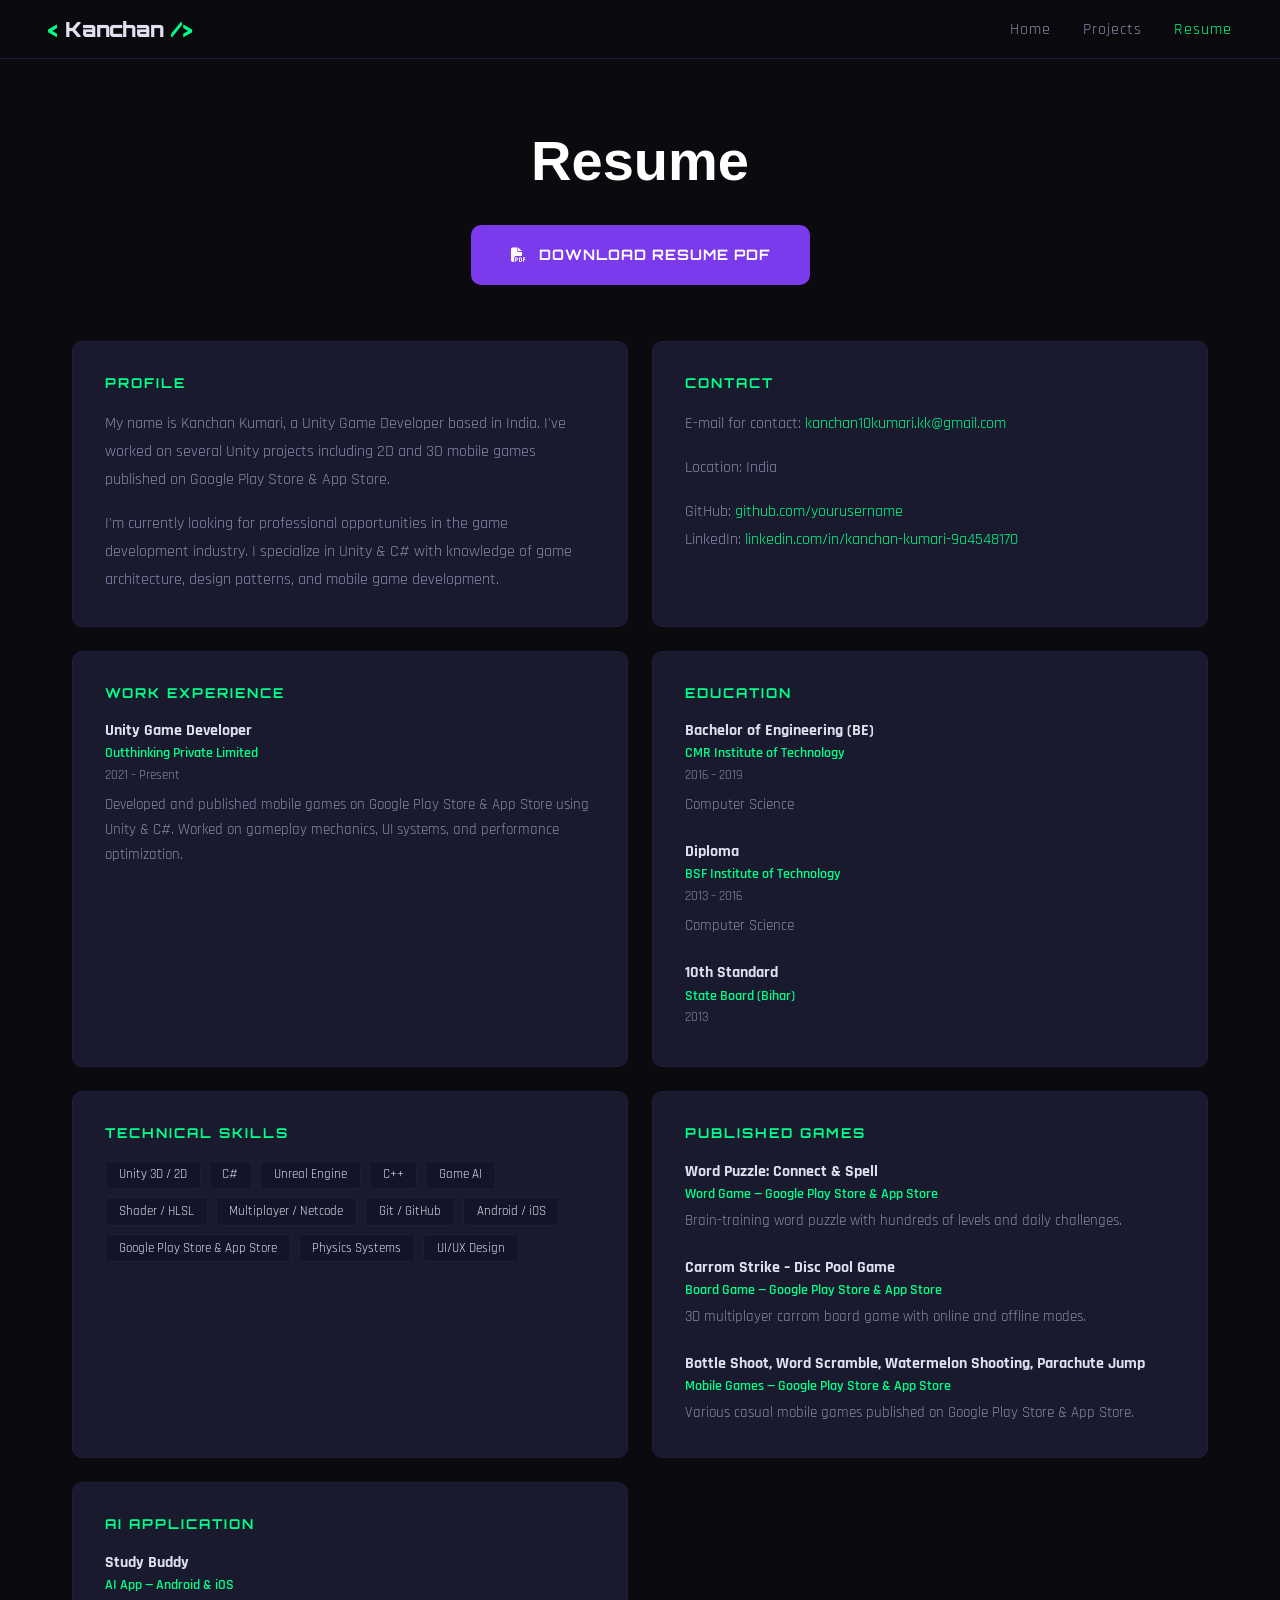
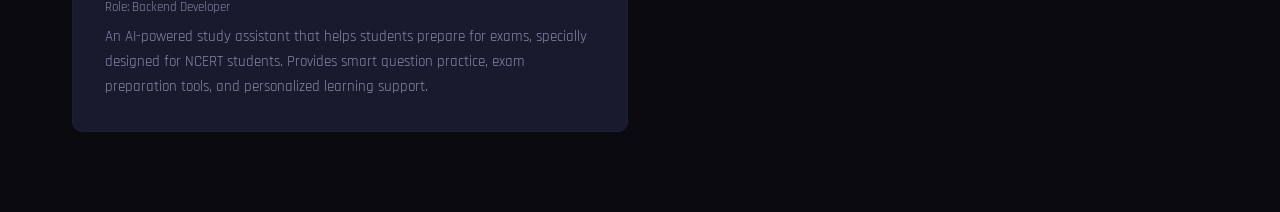
==== resume.html @ 9894d96a "Add files via upload" ====
<!DOCTYPE html>
<html lang="en">

<head>
  <meta charset="UTF-8" />
  <meta name="viewport" content="width=device-width, initial-scale=1.0" />
  <title>Resume — Kanchan Kumari</title>
  <link rel="stylesheet" href="style.css" />
  <link
    href="https://fonts.googleapis.com/css2?family=Orbitron:wght@400;700;900&family=Rajdhani:wght@300;400;600&display=swap"
    rel="stylesheet" />
  <link rel="stylesheet" href="https://cdnjs.cloudflare.com/ajax/libs/font-awesome/6.4.0/css/all.min.css" />
  <style>
    .resume-page {
      padding: 8rem 0 5rem;
      position: relative;
      z-index: 1;
    }

    .resume-title {
      text-align: center;
      font-family: sans-serif;
      font-size: 3.5rem;
      font-weight: 700;
      color: #fff;
      margin-bottom: 2rem;
    }

    .resume-pdf-btn {
      display: block;
      width: fit-content;
      margin: 0 auto 3.5rem;
      background: #7c3aed;
      color: #fff;
      text-align: center;
      padding: 1.2rem 2.5rem;
      border-radius: 10px;
      font-family: var(--font-head);
      font-size: 0.9rem;
      font-weight: 700;
      letter-spacing: 1px;
      line-height: 1.5;
      text-decoration: none;
      transition: background 0.3s, transform 0.2s;
    }

    .resume-pdf-btn:hover {
      background: #6d28d9;
      transform: translateY(-2px);
    }

    .resume-grid {
      display: grid;
      grid-template-columns: 1fr 1fr;
      gap: 1.5rem;
    }

    .resume-card {
      background: #1a1a2e;
      border: 1px solid var(--border);
      border-radius: 10px;
      padding: 2rem;
    }

    .resume-card h3 {
      font-family: var(--font-head);
      font-size: 0.85rem;
      letter-spacing: 2px;
      color: var(--accent);
      margin-bottom: 1.2rem;
      text-transform: uppercase;
    }

    .resume-card p {
      color: var(--text-dim);
      line-height: 1.8;
      font-size: 0.97rem;
      margin-bottom: 1rem;
    }

    .resume-card p:last-child {
      margin-bottom: 0;
    }

    .resume-card a {
      color: var(--accent);
      text-decoration: none;
    }

    .resume-card a:hover {
      text-decoration: underline;
    }

    .resume-entry {
      margin-bottom: 1.5rem;
    }

    .resume-entry:last-child {
      margin-bottom: 0;
    }

    .resume-entry-title {
      font-weight: 700;
      color: var(--text);
      font-size: 1rem;
      margin-bottom: 0.2rem;
    }

    .resume-entry-sub {
      color: var(--accent);
      font-size: 0.88rem;
      font-weight: 600;
      margin-bottom: 0.3rem;
    }

    .resume-entry-date {
      color: var(--text-dim);
      font-size: 0.82rem;
      margin-bottom: 0.5rem;
    }

    .resume-entry-desc {
      color: var(--text-dim);
      font-size: 0.93rem;
      line-height: 1.7;
    }

    .resume-skills-list {
      display: flex;
      flex-wrap: wrap;
      gap: 0.5rem;
    }

    .resume-skill {
      background: var(--bg3);
      border: 1px solid var(--border);
      color: var(--text);
      padding: 0.3rem 0.8rem;
      border-radius: 4px;
      font-size: 0.82rem;
    }

    @media (max-width: 768px) {
      .resume-grid {
        grid-template-columns: 1fr;
      }

      .resume-title {
        font-size: 2.5rem;
      }
    }
  </style>
</head>

<body>

  <div class="particles" id="particles"></div>

  <!-- NAV -->
  <nav class="navbar" id="navbar">
    <div class="nav-logo">
      <span class="logo-bracket">&lt;</span>
      <span class="logo-text">Kanchan</span>
      <span class="logo-bracket">/&gt;</span>
    </div>
    <ul class="nav-links">
      <li><a href="index.html">Home</a></li>
      <li><a href="index.html#projects">Projects</a></li>
      <li><a href="resume.html" style="color:var(--accent)">Resume</a></li>
    </ul>
    <div class="hamburger" id="hamburger">
      <span></span><span></span><span></span>
    </div>
  </nav>

  <section class="resume-page">
    <div class="container">

      <h1 class="resume-title">Resume</h1>

      <a href="resume.pdf" target="_blank" download="Kanchan_Kumari_Resume.pdf" class="resume-pdf-btn">
        <i class="fas fa-file-pdf" style="margin-right:0.5rem;"></i> DOWNLOAD RESUME PDF
      </a>

      <div class="resume-grid">

        <!-- PROFILE -->
        <div class="resume-card">
          <h3>Profile</h3>
          <p>
            My name is Kanchan Kumari, a Unity Game Developer based in India.
            I've worked on several Unity projects including 2D and 3D mobile games
            published on Google Play Store &amp; App Store.
          </p>
          <p>
            I'm currently looking for professional opportunities in the game
            development industry. I specialize in Unity & C# with knowledge of
            game architecture, design patterns, and mobile game development.
          </p>
        </div>

        <!-- CONTACT -->
        <div class="resume-card">
          <h3>Contact</h3>
          <p>E-mail for contact: <a href="mailto:kanchan10kumari.kk@gmail.com">kanchan10kumari.kk@gmail.com</a></p>
          <p>Location: India</p>
          <p>
            GitHub: <a href="#" target="_blank">github.com/yourusername</a><br />
            LinkedIn: <a href="https://www.linkedin.com/in/kanchan-kumari-9a4548170" target="_blank">linkedin.com/in/kanchan-kumari-9a4548170</a>
          </p>
        </div>

        <!-- WORK EXPERIENCE -->
        <div class="resume-card">
          <h3>Work Experience</h3>

          <div class="resume-entry">
            <div class="resume-entry-title">Unity Game Developer</div>
            <div class="resume-entry-sub">Outthinking Private Limited</div>
            <div class="resume-entry-date">2021 – Present</div>
            <div class="resume-entry-desc">
              Developed and published mobile games on Google Play Store &amp; App Store using Unity & C#.
              Worked on gameplay mechanics, UI systems, and performance optimization.
            </div>
          </div>

        </div>

        <!-- EDUCATION -->
        <div class="resume-card">
          <h3>Education</h3>

          <div class="resume-entry">
            <div class="resume-entry-title">Bachelor of Engineering (BE)</div>
            <div class="resume-entry-sub">CMR Institute of Technology</div>
            <div class="resume-entry-date">2016 – 2019</div>
            <div class="resume-entry-desc">Computer Science</div>
          </div>

          <div class="resume-entry">
            <div class="resume-entry-title">Diploma</div>
            <div class="resume-entry-sub">BSF Institute of Technology</div>
            <div class="resume-entry-date">2013 – 2016</div>
            <div class="resume-entry-desc">Computer Science</div>
          </div>

          <div class="resume-entry">
            <div class="resume-entry-title">10th Standard</div>
            <div class="resume-entry-sub">State Board (Bihar)</div>
            <div class="resume-entry-date">2013</div>
          </div>
        </div>

        <!-- SKILLS -->
        <div class="resume-card">
          <h3>Technical Skills</h3>
          <div class="resume-skills-list">
            <span class="resume-skill">Unity 3D / 2D</span>
            <span class="resume-skill">C#</span>
            <span class="resume-skill">Unreal Engine</span>
            <span class="resume-skill">C++</span>
            <span class="resume-skill">Game AI</span>
            <span class="resume-skill">Shader / HLSL</span>
            <span class="resume-skill">Multiplayer / Netcode</span>
            <span class="resume-skill">Git / GitHub</span>
            <span class="resume-skill">Android / iOS</span>
            <span class="resume-skill">Google Play Store &amp; App Store</span>
            <span class="resume-skill">Physics Systems</span>
            <span class="resume-skill">UI/UX Design</span>
          </div>
        </div>

        <!-- PUBLISHED GAMES -->
        <div class="resume-card">
          <h3>Published Games</h3>

          <div class="resume-entry">
            <div class="resume-entry-title">Word Puzzle: Connect & Spell</div>
            <div class="resume-entry-sub">Word Game — Google Play Store &amp; App Store</div>
            <div class="resume-entry-desc">Brain-training word puzzle with hundreds of levels and daily challenges.
            </div>
          </div>

          <div class="resume-entry">
            <div class="resume-entry-title">Carrom Strike – Disc Pool Game</div>
            <div class="resume-entry-sub">Board Game — Google Play Store &amp; App Store</div>
            <div class="resume-entry-desc">3D multiplayer carrom board game with online and offline modes.</div>
          </div>

          <div class="resume-entry">
            <div class="resume-entry-title">Bottle Shoot, Word Scramble, Watermelon Shooting, Parachute Jump</div>
            <div class="resume-entry-sub">Mobile Games — Google Play Store &amp; App Store</div>
            <div class="resume-entry-desc">Various casual mobile games published on Google Play Store &amp; App Store.
            </div>
          </div>
        </div>

        <!-- AI APP -->
        <div class="resume-card">
          <h3>AI Application</h3>

          <div class="resume-entry">
            <div class="resume-entry-title">Study Buddy</div>
            <div class="resume-entry-sub">AI App — Android &amp; iOS</div>
            <div class="resume-entry-date">Role: Backend Developer</div>
            <div class="resume-entry-desc">
              An AI-powered study assistant that helps students prepare for exams,
              specially designed for NCERT students. Provides smart question practice,
              exam preparation tools, and personalized learning support.
            </div>
          </div>
        </div>

      </div>
    </div>
  </section>

  <script src="script.js"></script>
</body>

</html>
---- style.css ----
/* ===== RESET & BASE ===== */
*, *::before, *::after { margin: 0; padding: 0; box-sizing: border-box; }

:root {
  --bg:        #0a0a0f;
  --bg2:       #0f0f1a;
  --bg3:       #141428;
  --card:      #12121f;
  --border:    #1e1e3a;
  --accent:    #00ff88;
  --accent2:   #ff6b35;
  --purple:    #7c3aed;
  --cyan:      #00d4ff;
  --text:      #e0e0f0;
  --text-dim:  #8888aa;
  --font-head: 'Orbitron', monospace;
  --font-body: 'Rajdhani', sans-serif;
}

html { scroll-behavior: smooth; }

body {
  background: var(--bg);
  color: var(--text);
  font-family: var(--font-body);
  font-size: 1.05rem;
  overflow-x: hidden;
}

::-webkit-scrollbar { width: 6px; }
::-webkit-scrollbar-track { background: var(--bg); }
::-webkit-scrollbar-thumb { background: var(--accent); border-radius: 3px; }

/* ===== PARTICLES ===== */
.particles {
  position: fixed; top: 0; left: 0;
  width: 100%; height: 100%;
  pointer-events: none; z-index: 0; overflow: hidden;
}
.particle {
  position: absolute; width: 2px; height: 2px;
  background: var(--accent); border-radius: 50%;
  animation: float linear infinite; opacity: 0;
}
@keyframes float {
  0%   { transform: translateY(100vh); opacity: 0; }
  10%  { opacity: 0.6; }
  90%  { opacity: 0.3; }
  100% { transform: translateY(-10vh) translateX(50px); opacity: 0; }
}

/* ===== NAVBAR ===== */
.navbar {
  position: fixed; top: 0; left: 0; right: 0;
  display: flex; align-items: center; justify-content: space-between;
  padding: 1rem 3rem;
  background: rgba(10,10,15,0.85);
  backdrop-filter: blur(12px);
  border-bottom: 1px solid var(--border);
  z-index: 1000;
  transition: all 0.3s;
}
.navbar.scrolled { padding: 0.7rem 3rem; box-shadow: 0 4px 30px rgba(0,255,136,0.1); }

.nav-logo { font-family: var(--font-head); font-size: 1.3rem; font-weight: 900; }
.logo-bracket { color: var(--accent); }
.logo-text    { color: var(--text); }

.nav-links { display: flex; gap: 2rem; list-style: none; }
.nav-links a {
  color: var(--text-dim); text-decoration: none;
  font-family: var(--font-body); font-size: 1rem; letter-spacing: 1px;
  transition: color 0.3s; position: relative;
}
.nav-links a::after {
  content: ''; position: absolute; bottom: -4px; left: 0;
  width: 0; height: 2px; background: var(--accent); transition: width 0.3s;
}
.nav-links a:hover { color: var(--accent); }
.nav-links a:hover::after { width: 100%; }

.hamburger { display: none; flex-direction: column; gap: 5px; cursor: pointer; }
.hamburger span { width: 25px; height: 2px; background: var(--accent); transition: all 0.3s; }

/* ===== CONTAINER ===== */
.container { max-width: 1200px; margin: 0 auto; padding: 0 2rem; }

/* ===== SECTION HEADERS ===== */
.section-header { text-align: center; margin-bottom: 3rem; }
.section-tag {
  color: var(--accent); font-family: var(--font-head);
  font-size: 0.8rem; letter-spacing: 3px; display: block; margin-bottom: 0.5rem;
}
.section-header h2 {
  font-family: var(--font-head); font-size: 2.5rem; font-weight: 900;
  background: linear-gradient(135deg, #fff 0%, var(--accent) 100%);
  -webkit-background-clip: text; -webkit-text-fill-color: transparent; background-clip: text;
}

/* ===== FADE UP ===== */
.fade-up {
  opacity: 0; transform: translateY(30px);
  transition: opacity 0.6s ease, transform 0.6s ease;
}
.fade-up.visible { opacity: 1; transform: translateY(0); }

/* ===== HERO ===== */
.hero {
  min-height: 100vh;
  display: flex; align-items: center; justify-content: space-between;
  padding: 8rem 3rem 4rem; position: relative; z-index: 1; gap: 3rem;
}
.hero-content { flex: 1; max-width: 600px; }

.hero-tag {
  color: var(--accent); font-family: var(--font-head);
  font-size: 0.8rem; letter-spacing: 4px; margin-bottom: 1rem;
  display: flex; align-items: center; gap: 0.5rem;
}
.hero-tag::before { content: ''; width: 30px; height: 2px; background: var(--accent); }

.hero-title {
  font-family: var(--font-head); font-size: clamp(2rem, 5vw, 3.5rem);
  font-weight: 900; line-height: 1.2; margin-bottom: 1.5rem;
}
.highlight { color: var(--accent); text-shadow: 0 0 20px rgba(0,255,136,0.5); }

.hero-subtitle { color: var(--text-dim); font-size: 1.1rem; line-height: 1.8; margin-bottom: 2rem; }
.accent { color: var(--accent); font-weight: 600; }

.hero-buttons { display: flex; gap: 1rem; flex-wrap: wrap; margin-bottom: 3rem; }

.btn {
  display: inline-flex; align-items: center; gap: 0.5rem;
  padding: 0.8rem 1.8rem; border-radius: 4px;
  font-family: var(--font-head); font-size: 0.85rem; letter-spacing: 1px;
  text-decoration: none; cursor: pointer; border: none; transition: all 0.3s;
}
.btn-primary {
  background: var(--accent); color: var(--bg); font-weight: 700;
  box-shadow: 0 0 20px rgba(0,255,136,0.3);
}
.btn-primary:hover { background: #00cc6a; box-shadow: 0 0 35px rgba(0,255,136,0.6); transform: translateY(-2px); }
.btn-outline {
  background: transparent; color: var(--accent); border: 1px solid var(--accent);
}
.btn-outline:hover { background: rgba(0,255,136,0.1); transform: translateY(-2px); }
.full-width { width: 100%; justify-content: center; }

.hero-stats { display: flex; gap: 2rem; padding-top: 2rem; border-top: 1px solid var(--border); }
.stat { text-align: center; }
.stat-number { font-family: var(--font-head); font-size: 2rem; font-weight: 900; color: var(--accent); }
.stat-label { display: block; font-size: 0.75rem; color: var(--text-dim); letter-spacing: 1px; margin-top: 0.2rem; }

/* ===== GAME WINDOW ===== */
.hero-visual { flex: 1; max-width: 500px; }
.game-window {
  background: var(--bg3); border: 1px solid var(--border); border-radius: 8px; overflow: hidden;
  box-shadow: 0 20px 60px rgba(0,0,0,0.5), 0 0 40px rgba(0,255,136,0.05);
}
.window-bar {
  display: flex; align-items: center; gap: 0.5rem;
  padding: 0.8rem 1rem; background: var(--bg2); border-bottom: 1px solid var(--border);
}
.dot { width: 12px; height: 12px; border-radius: 50%; }
.dot.red    { background: #ff5f57; }
.dot.yellow { background: #ffbd2e; }
.dot.green  { background: #28c940; }
.window-title { margin-left: 0.5rem; font-family: var(--font-head); font-size: 0.75rem; color: var(--text-dim); }
.code-block { padding: 1.5rem; min-height: 300px; }
.code-block pre { font-family: 'Courier New', monospace; font-size: 0.85rem; line-height: 1.8; color: #abb2bf; white-space: pre-wrap; }

/* ===== ABOUT ===== */
.about { padding: 6rem 0; background: var(--bg2); position: relative; z-index: 1; }
.about-content { display: flex; gap: 4rem; align-items: center; }
.about-avatar { flex-shrink: 0; }
.avatar-frame {
  width: 180px; height: 180px; position: relative;
  display: flex; align-items: center; justify-content: center;
}
.avatar-icon {
  width: 140px; height: 140px;
  background: linear-gradient(135deg, var(--bg3), var(--border));
  border-radius: 50%; display: flex; align-items: center; justify-content: center;
  font-size: 4rem; color: var(--accent); z-index: 2; position: relative;
  box-shadow: 0 0 30px rgba(0,255,136,0.2);
}
.avatar-ring {
  position: absolute; width: 100%; height: 100%; border-radius: 50%;
  border: 2px solid transparent; border-top-color: var(--accent);
  animation: spin 3s linear infinite;
}
.ring2 { width: 90%; height: 90%; border-top-color: var(--accent2); animation-duration: 2s; animation-direction: reverse; }
@keyframes spin { to { transform: rotate(360deg); } }

.about-text p { color: var(--text-dim); line-height: 1.8; margin-bottom: 1rem; font-size: 1.05rem; }
.about-tags { display: flex; flex-wrap: wrap; gap: 0.5rem; margin-top: 1.5rem; }
.tag {
  background: var(--bg3); border: 1px solid var(--border); color: var(--accent);
  padding: 0.3rem 0.8rem; border-radius: 4px; font-family: var(--font-head); font-size: 0.75rem; transition: all 0.3s;
}
.tag:hover { border-color: var(--accent); background: rgba(0,255,136,0.1); }

/* ===== SKILLS ===== */
.skills { padding: 6rem 0; position: relative; z-index: 1; }
.skills-grid { display: grid; grid-template-columns: repeat(auto-fit, minmax(260px, 1fr)); gap: 1.5rem; }
.skill-card {
  background: var(--card); border: 1px solid var(--border); border-radius: 8px;
  padding: 1.5rem; transition: all 0.3s; position: relative; overflow: hidden;
}
.skill-card::before {
  content: ''; position: absolute; top: 0; left: 0;
  width: 3px; height: 0; background: var(--accent); transition: height 0.4s;
}
.skill-card:hover { border-color: var(--accent); transform: translateY(-4px); }
.skill-card:hover::before { height: 100%; }
.skill-icon { font-size: 1.8rem; color: var(--accent); margin-bottom: 0.8rem; }
.skill-card h3 { font-family: var(--font-head); font-size: 0.9rem; margin-bottom: 1rem; letter-spacing: 1px; }
.skill-bar { height: 6px; background: var(--border); border-radius: 3px; overflow: hidden; margin-bottom: 0.4rem; }
.skill-fill {
  height: 100%; background: linear-gradient(90deg, var(--accent), var(--cyan));
  border-radius: 3px; width: 0; transition: width 1.5s ease;
}
.skill-percent { font-size: 0.8rem; color: var(--accent); font-family: var(--font-head); }

/* ===== PROJECTS ===== */
.projects { padding: 6rem 0; background: var(--bg2); position: relative; z-index: 1; }
.filter-buttons { display: flex; gap: 0.8rem; flex-wrap: wrap; justify-content: center; margin-bottom: 3rem; }
.filter-btn {
  background: transparent; border: 1px solid var(--border); color: var(--text-dim);
  padding: 0.5rem 1.2rem; border-radius: 4px; cursor: pointer;
  font-family: var(--font-head); font-size: 0.75rem; letter-spacing: 1px; transition: all 0.3s;
}
.filter-btn.active, .filter-btn:hover { border-color: var(--accent); color: var(--accent); background: rgba(0,255,136,0.08); }

.projects-grid { display: grid; grid-template-columns: repeat(auto-fit, minmax(340px, 1fr)); gap: 2rem; }
.project-card {
  background: var(--card); border: 1px solid var(--border); border-radius: 10px;
  overflow: hidden; transition: all 0.3s;
}
.project-card:hover { border-color: var(--accent); transform: translateY(-6px); box-shadow: 0 20px 40px rgba(0,0,0,0.4); }
.project-card.hidden { display: none; }

.project-thumbnail { position: relative; height: 220px; overflow: hidden; }
.project-img-cover { width: 100%; height: 100%; object-fit: cover; display: block; }
.project-placeholder {
  width: 100%; height: 100%;
  background: linear-gradient(135deg, #1a1a2e 0%, #16213e 100%);
  display: flex; align-items: center; justify-content: center; font-size: 4rem; color: var(--accent);
}
.project-placeholder.purple { background: linear-gradient(135deg, #1a0a2e, #2e1060); color: #c084fc; }
.project-placeholder.cyan   { background: linear-gradient(135deg, #001a2e, #003060); color: var(--cyan); }
.project-placeholder.orange { background: linear-gradient(135deg, #2e1000, #5c2000); color: var(--accent2); }
.project-placeholder.green  { background: linear-gradient(135deg, #001a10, #003020); color: #4ade80; }
.project-placeholder.pink   { background: linear-gradient(135deg, #2e001a, #600040); color: #f472b6; }

.project-overlay {
  position: absolute; top: 0; left: 0; width: 100%; height: 100%;
  background: rgba(0,0,0,0.85); display: flex; align-items: center; justify-content: center;
  gap: 1rem; opacity: 0; transition: opacity 0.3s;
}
.project-card:hover .project-overlay { opacity: 1; }
.project-link {
  display: inline-flex; align-items: center; gap: 0.4rem; color: var(--accent);
  border: 1px solid var(--accent); padding: 0.5rem 1rem; border-radius: 4px;
  text-decoration: none; font-family: var(--font-head); font-size: 0.75rem; transition: all 0.3s;
}
.project-link:hover { background: var(--accent); color: var(--bg); }

.project-info { padding: 1.5rem; }
.project-tags { display: flex; gap: 0.4rem; flex-wrap: wrap; margin-bottom: 0.8rem; }
.ptag { font-size: 0.7rem; padding: 0.2rem 0.6rem; border-radius: 3px; font-family: var(--font-head); letter-spacing: 0.5px; background: var(--border); color: var(--text-dim); }
.ptag.unity   { background: rgba(0,255,136,0.15); color: var(--accent); }
.ptag.unreal  { background: rgba(255,107,53,0.15); color: var(--accent2); }
.ptag.mobile  { background: rgba(0,212,255,0.15);  color: var(--cyan); }
.ptag.vr      { background: rgba(124,58,237,0.15); color: #c084fc; }

.project-info h3 { font-family: var(--font-head); font-size: 1.1rem; margin-bottom: 0.6rem; }
.project-info p  { color: var(--text-dim); font-size: 0.95rem; line-height: 1.6; margin-bottom: 1rem; }
.project-features { display: flex; flex-direction: column; gap: 0.3rem; }
.project-features span { font-size: 0.85rem; color: var(--text-dim); display: flex; align-items: center; gap: 0.5rem; }
.project-features i { color: var(--accent); font-size: 0.7rem; }

/* ===== CONTACT ===== */
.contact { padding: 6rem 0; position: relative; z-index: 1; }
.contact-content { display: grid; grid-template-columns: 1fr 1fr; gap: 4rem; }
.contact-desc { color: var(--text-dim); line-height: 1.8; margin-bottom: 2rem; font-size: 1.05rem; }
.contact-items { display: flex; flex-direction: column; gap: 1rem; margin-bottom: 2rem; }
.contact-item { display: flex; align-items: center; gap: 1rem; color: var(--text-dim); }
.contact-item i { color: var(--accent); width: 20px; text-align: center; }
.status-online { color: #00ff88; animation: pulse 2s ease-in-out infinite; }
@keyframes pulse { 0%,100%{opacity:1} 50%{opacity:0.4} }
.social-links { display: flex; gap: 1rem; flex-wrap: wrap; }
.social-btn {
  display: inline-flex; align-items: center; gap: 0.5rem;
  padding: 0.6rem 1.2rem; border-radius: 4px; text-decoration: none;
  font-family: var(--font-head); font-size: 0.75rem; letter-spacing: 1px;
  border: 1px solid var(--border); color: var(--text-dim); transition: all 0.3s;
}
.social-btn:hover { transform: translateY(-2px); }
.social-btn.github:hover   { border-color: #fff; color: #fff; }
.social-btn.linkedin:hover { border-color: #0077b5; color: #0077b5; }

/* ===== FORM ===== */
.contact-form { display: flex; flex-direction: column; gap: 1.2rem; }
.form-group input, .form-group textarea {
  width: 100%; background: var(--card); border: 1px solid var(--border);
  border-radius: 6px; padding: 1rem; color: var(--text);
  font-family: var(--font-body); font-size: 1rem; outline: none;
  transition: border-color 0.3s; resize: vertical;
}
.form-group input:focus, .form-group textarea:focus { border-color: var(--accent); }

/* ===== FOOTER ===== */
.footer { background: var(--bg2); border-top: 1px solid var(--border); padding: 2.5rem; text-align: center; position: relative; z-index: 1; }
.footer-content { display: flex; flex-direction: column; align-items: center; gap: 0.5rem; }
.footer-logo { font-family: var(--font-head); font-size: 1.2rem; margin-bottom: 0.5rem; }
.footer p { color: var(--text-dim); font-size: 0.9rem; }
.footer-copy { font-size: 0.8rem; margin-top: 0.3rem; }

/* ===== RESPONSIVE ===== */
@media (max-width: 900px) {
  .hero { flex-direction: column; padding: 7rem 2rem 3rem; text-align: center; }
  .hero-tag { justify-content: center; }
  .hero-buttons, .hero-stats { justify-content: center; }
  .hero-visual { width: 100%; max-width: 100%; }
  .about-content { flex-direction: column; text-align: center; }
  .contact-content { grid-template-columns: 1fr; }
  .navbar { padding: 1rem 1.5rem; }
  .nav-links { display: none; flex-direction: column; position: absolute; top: 100%; left: 0; right: 0; background: var(--bg2); padding: 1rem 2rem; gap: 1rem; border-bottom: 1px solid var(--border); }
  .nav-links.open { display: flex; }
  .hamburger { display: flex; }
}
@media (max-width: 600px) {
  .projects-grid { grid-template-columns: 1fr; }
  .skills-grid { grid-template-columns: 1fr 1fr; }
  .section-header h2 { font-size: 1.8rem; }
}
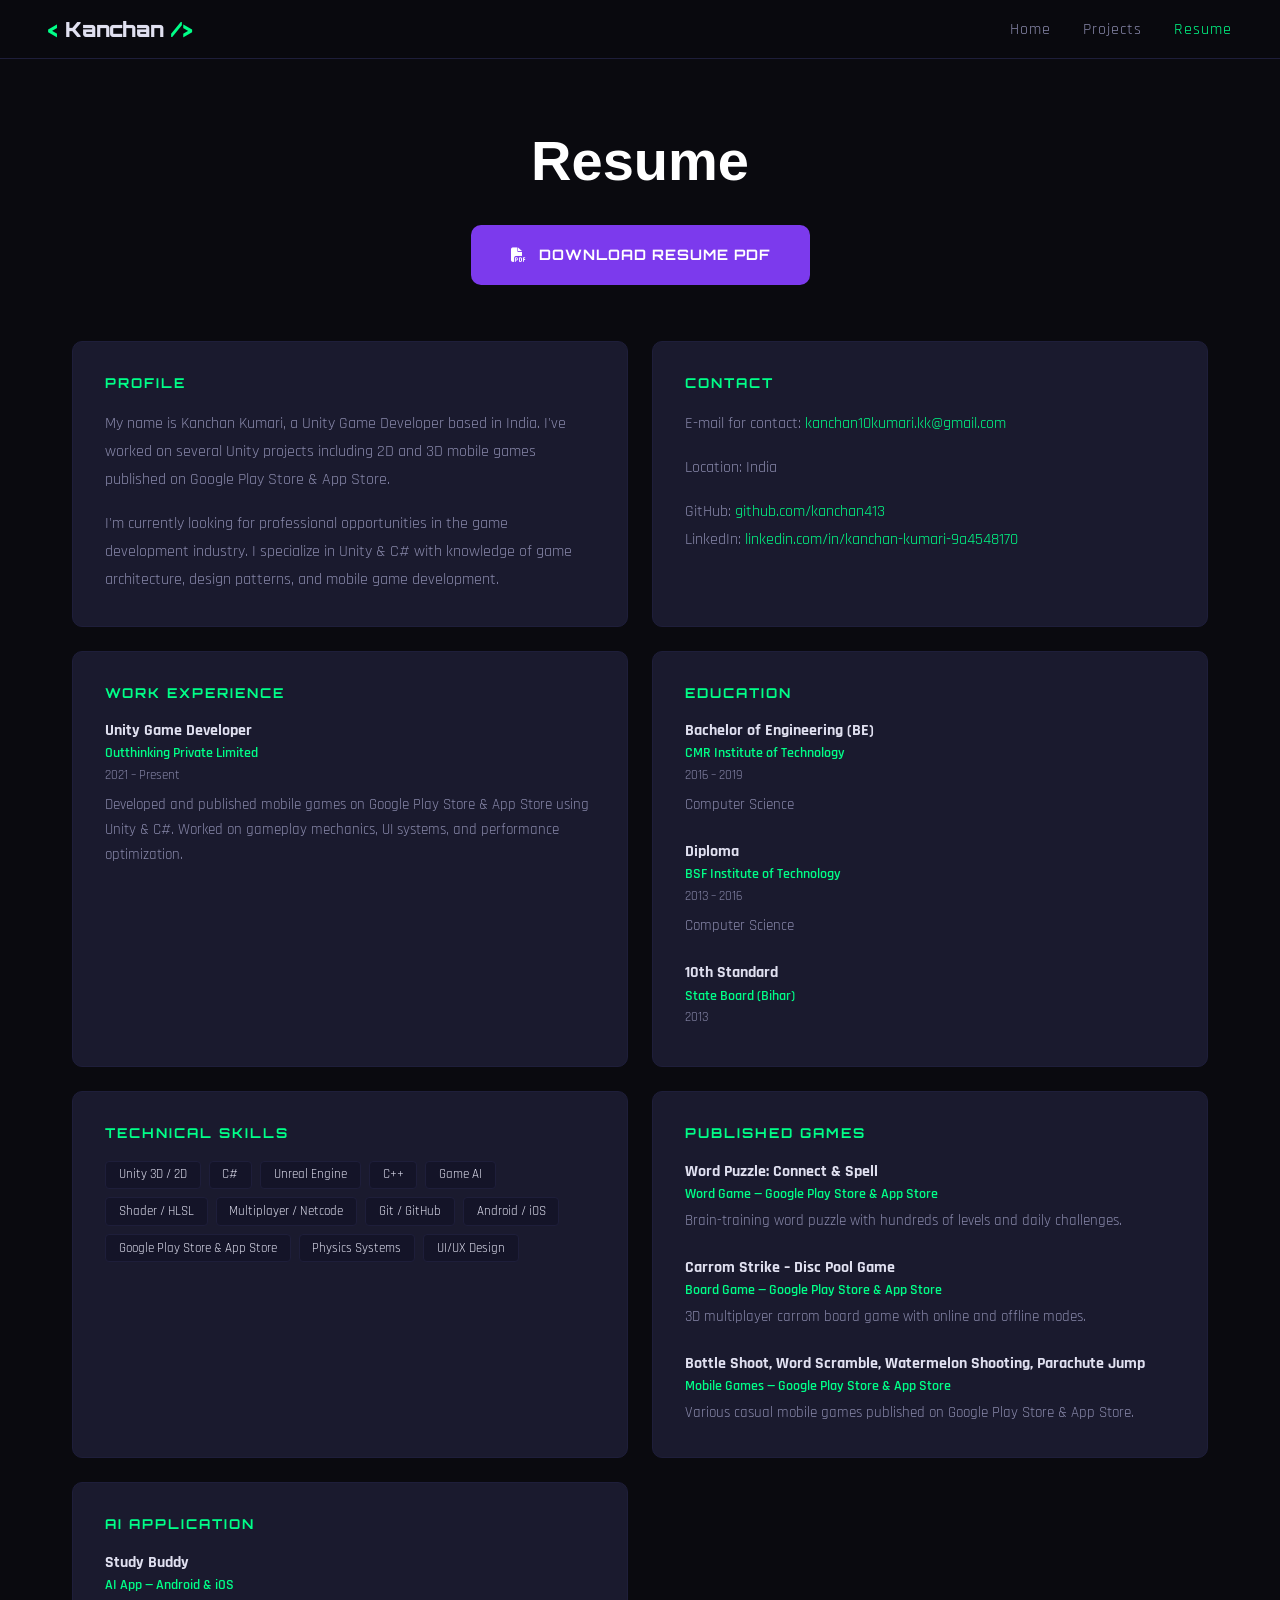
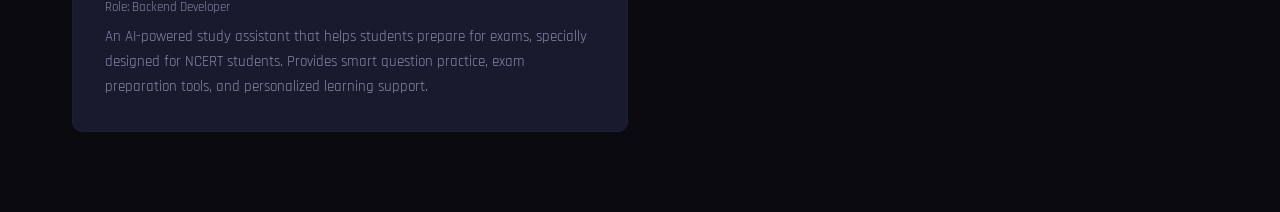
==== commit bd0323e6: "Add files via upload" ====
--- a/resume.html
+++ b/resume.html
@@ -205,7 +205,7 @@
           <p>E-mail for contact: <a href="mailto:kanchan10kumari.kk@gmail.com">kanchan10kumari.kk@gmail.com</a></p>
           <p>Location: India</p>
           <p>
-            GitHub: <a href="#" target="_blank">github.com/yourusername</a><br />
+            GitHub: <a href="https://github.com/kanchan413" target="_blank">github.com/kanchan413</a><br />
             LinkedIn: <a href="https://www.linkedin.com/in/kanchan-kumari-9a4548170" target="_blank">linkedin.com/in/kanchan-kumari-9a4548170</a>
           </p>
         </div>
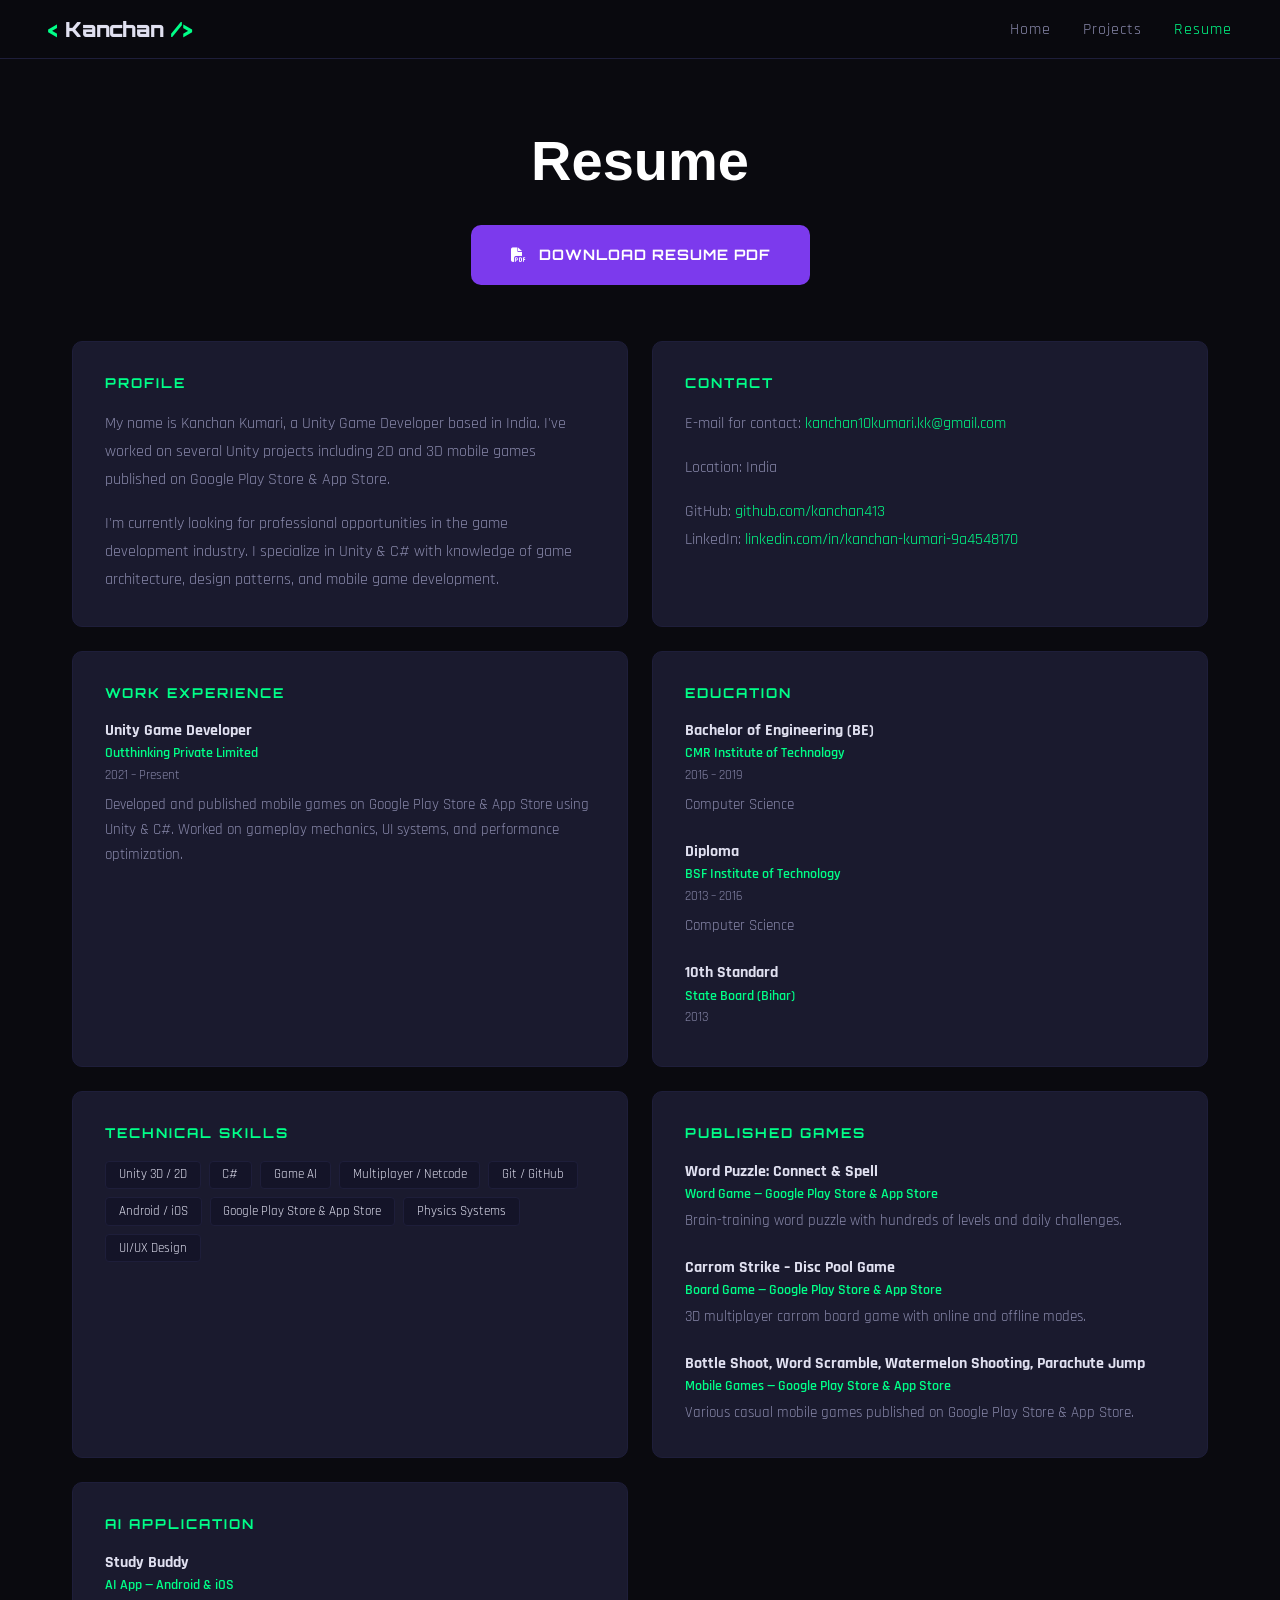
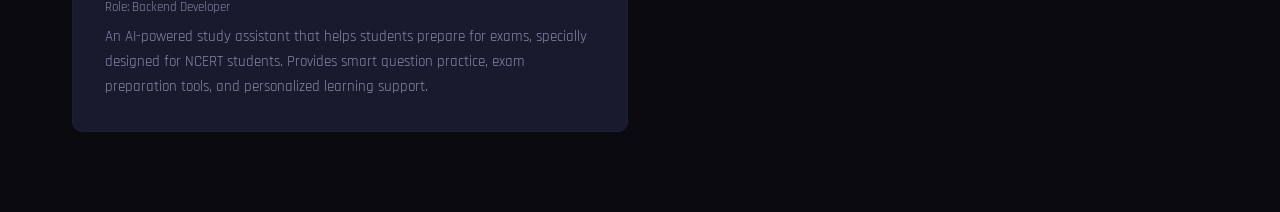
==== commit a8b81eed: "Add files via upload" ====
--- a/resume.html
+++ b/resume.html
@@ -257,10 +257,7 @@
           <div class="resume-skills-list">
             <span class="resume-skill">Unity 3D / 2D</span>
             <span class="resume-skill">C#</span>
-            <span class="resume-skill">Unreal Engine</span>
-            <span class="resume-skill">C++</span>
             <span class="resume-skill">Game AI</span>
-            <span class="resume-skill">Shader / HLSL</span>
             <span class="resume-skill">Multiplayer / Netcode</span>
             <span class="resume-skill">Git / GitHub</span>
             <span class="resume-skill">Android / iOS</span>
--- a/style.css
+++ b/style.css
@@ -271,7 +271,6 @@
 .project-tags { display: flex; gap: 0.4rem; flex-wrap: wrap; margin-bottom: 0.8rem; }
 .ptag { font-size: 0.7rem; padding: 0.2rem 0.6rem; border-radius: 3px; font-family: var(--font-head); letter-spacing: 0.5px; background: var(--border); color: var(--text-dim); }
 .ptag.unity   { background: rgba(0,255,136,0.15); color: var(--accent); }
-.ptag.unreal  { background: rgba(255,107,53,0.15); color: var(--accent2); }
 .ptag.mobile  { background: rgba(0,212,255,0.15);  color: var(--cyan); }
 .ptag.vr      { background: rgba(124,58,237,0.15); color: #c084fc; }
 
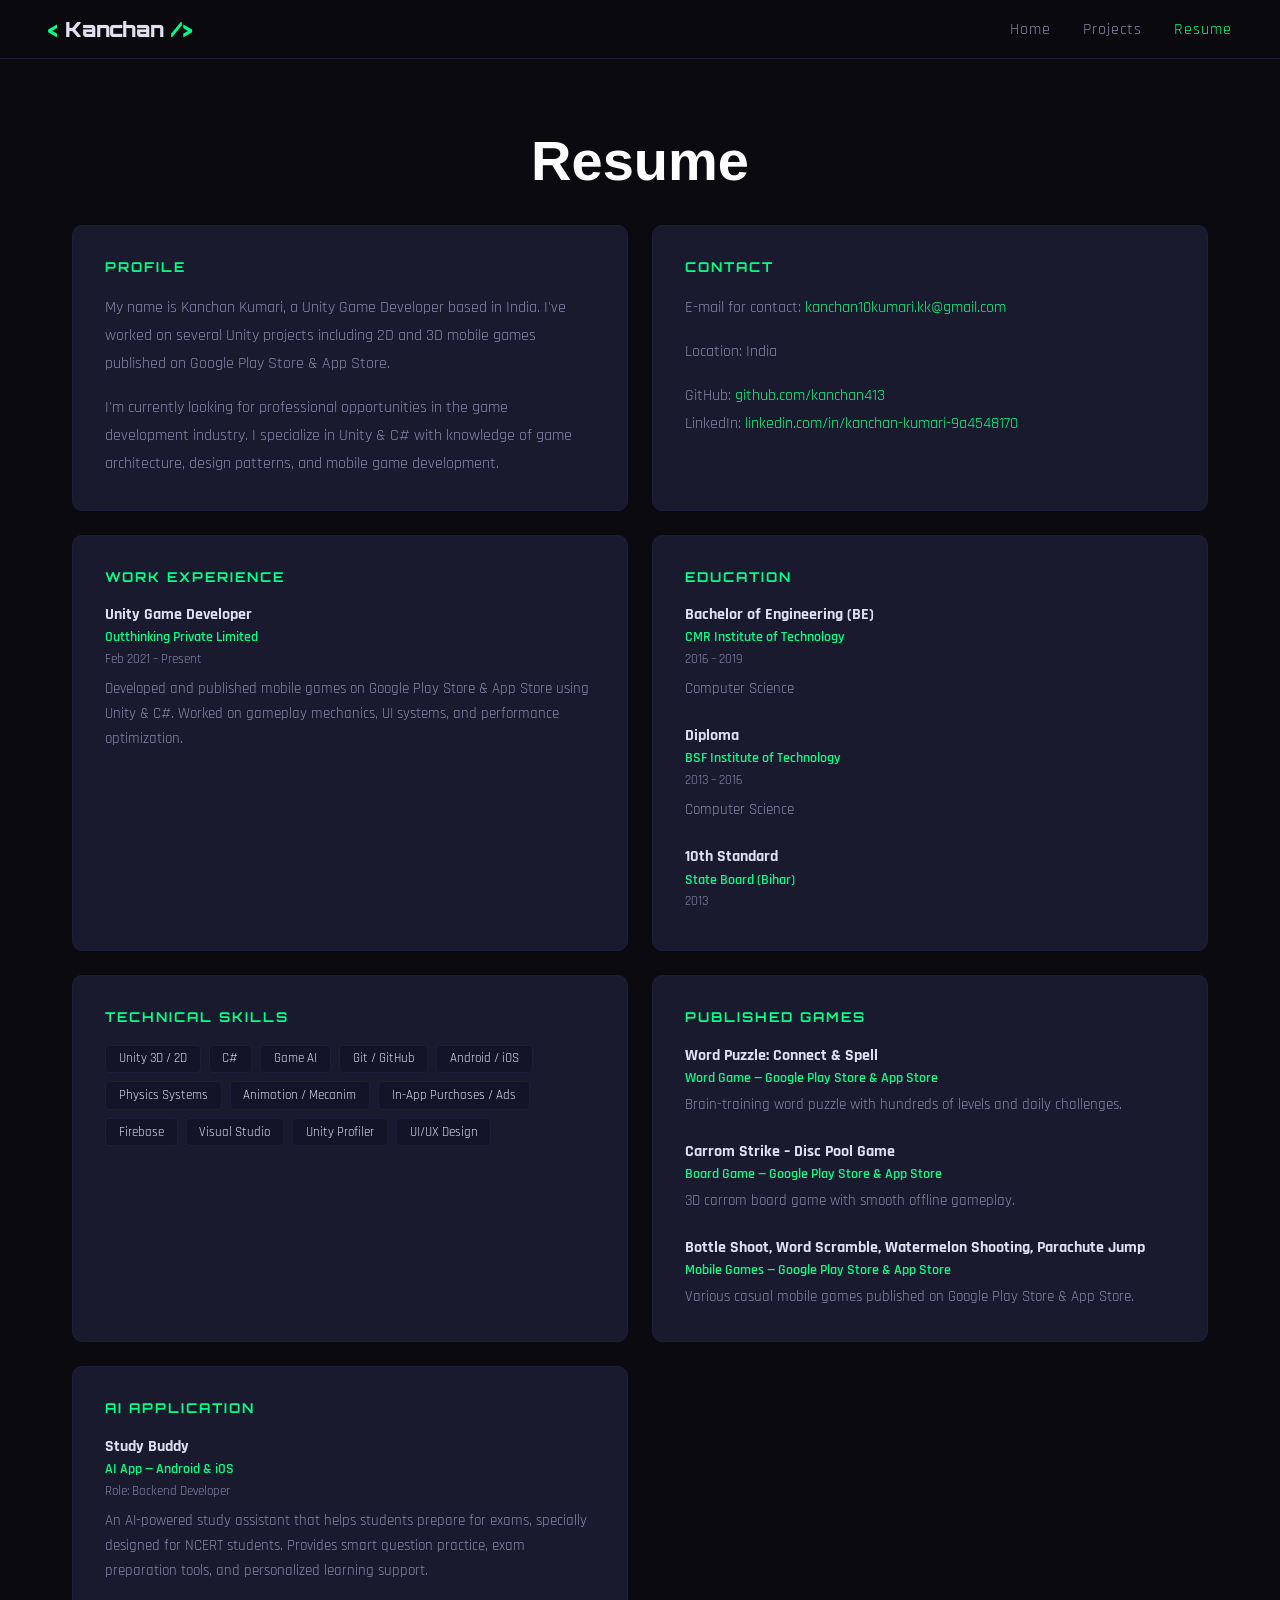
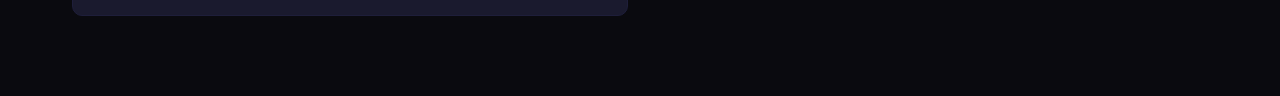
==== commit c696c36d: "Add files via upload Update skills and content" ====
--- a/resume.html
+++ b/resume.html
@@ -178,9 +178,9 @@
 
       <h1 class="resume-title">Resume</h1>
 
-      <a href="resume.pdf" target="_blank" download="Kanchan_Kumari_Resume.pdf" class="resume-pdf-btn">
+      <!-- <a href="resume.pdf" target="_blank" download="Kanchan_Kumari_Resume.pdf" class="resume-pdf-btn">
         <i class="fas fa-file-pdf" style="margin-right:0.5rem;"></i> DOWNLOAD RESUME PDF
-      </a>
+      </a> -->
 
       <div class="resume-grid">
 
@@ -217,7 +217,7 @@
           <div class="resume-entry">
             <div class="resume-entry-title">Unity Game Developer</div>
             <div class="resume-entry-sub">Outthinking Private Limited</div>
-            <div class="resume-entry-date">2021 – Present</div>
+            <div class="resume-entry-date">Feb 2021 – Present</div>
             <div class="resume-entry-desc">
               Developed and published mobile games on Google Play Store &amp; App Store using Unity & C#.
               Worked on gameplay mechanics, UI systems, and performance optimization.
@@ -258,11 +258,14 @@
             <span class="resume-skill">Unity 3D / 2D</span>
             <span class="resume-skill">C#</span>
             <span class="resume-skill">Game AI</span>
-            <span class="resume-skill">Multiplayer / Netcode</span>
             <span class="resume-skill">Git / GitHub</span>
             <span class="resume-skill">Android / iOS</span>
-            <span class="resume-skill">Google Play Store &amp; App Store</span>
             <span class="resume-skill">Physics Systems</span>
+            <span class="resume-skill">Animation / Mecanim</span>
+            <span class="resume-skill">In-App Purchases / Ads</span>
+            <span class="resume-skill">Firebase</span>
+            <span class="resume-skill">Visual Studio</span>
+            <span class="resume-skill">Unity Profiler</span>
             <span class="resume-skill">UI/UX Design</span>
           </div>
         </div>
@@ -281,7 +284,7 @@
           <div class="resume-entry">
             <div class="resume-entry-title">Carrom Strike – Disc Pool Game</div>
             <div class="resume-entry-sub">Board Game — Google Play Store &amp; App Store</div>
-            <div class="resume-entry-desc">3D multiplayer carrom board game with online and offline modes.</div>
+            <div class="resume-entry-desc">3D carrom board game with smooth offline gameplay.</div>
           </div>
 
           <div class="resume-entry">
